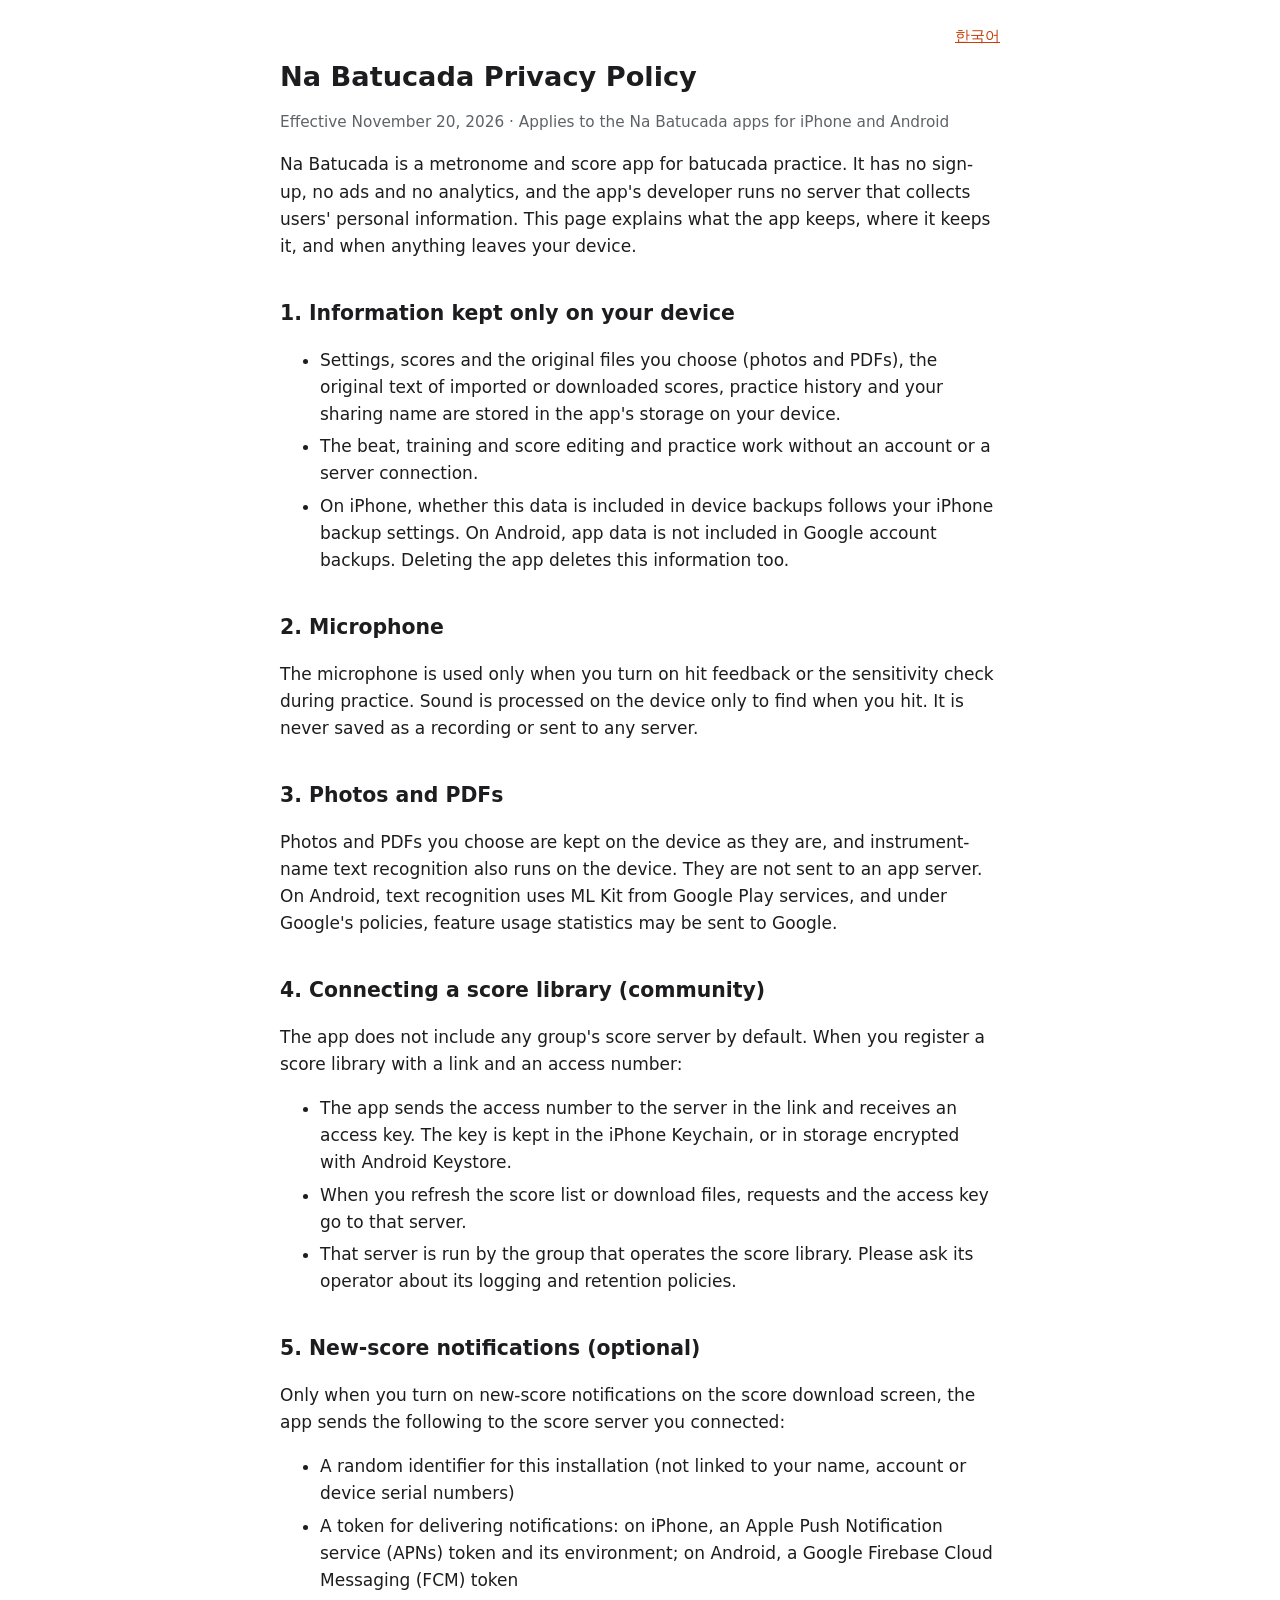
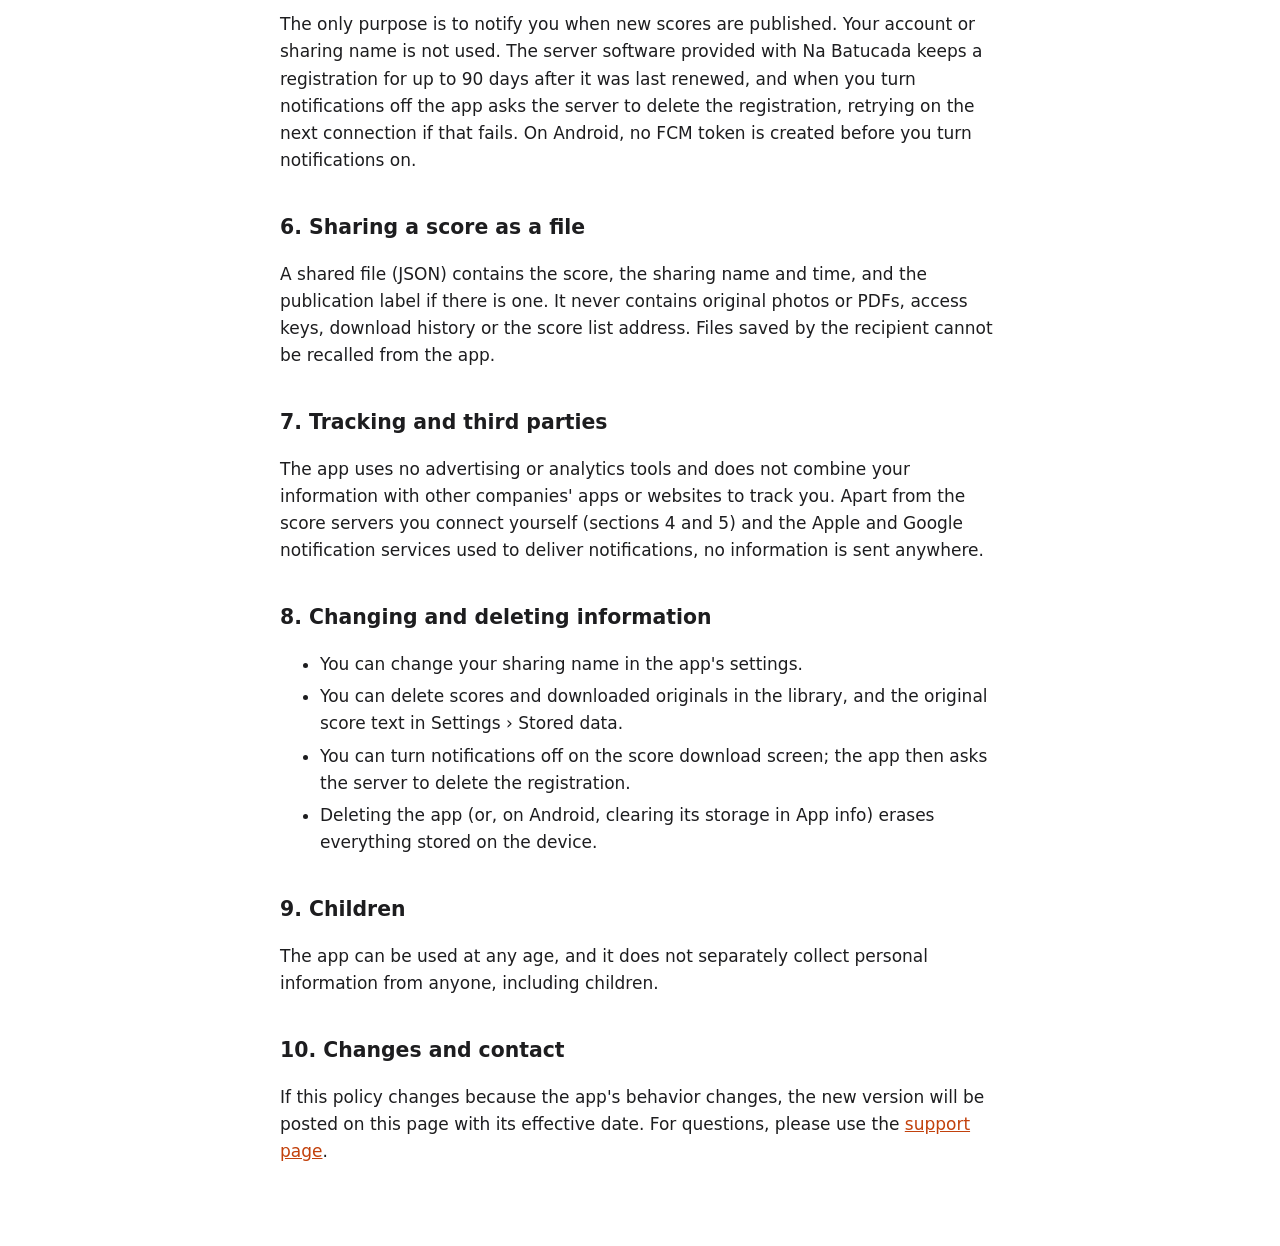
==== en/privacy.html @ 8aa6413e "Na Batucada 개인정보 처리방침·지원 페이지 첫 게시 App Store·Google Play 등록과 앱 설정 화면의 링크가 가리킬 공개 페이지. 원본은 비공개 앱 저장소의 " ====
<!doctype html>
<html lang="en">
<head>
<meta charset="utf-8">
<meta name="viewport" content="width=device-width, initial-scale=1">
<title>Na Batucada Privacy Policy</title>
<link rel="stylesheet" href="../style.css">
</head>
<body>
<main>
<p class="lang"><a href="../ko/privacy.html" hreflang="ko">한국어</a></p>
<h1>Na Batucada Privacy Policy</h1>
<p class="meta">Effective November 20, 2026 · Applies to the Na Batucada apps for iPhone and Android</p>

<p>Na Batucada is a metronome and score app for batucada practice. It has no sign-up, no ads and no analytics, and the app's developer runs no server that collects users' personal information. This page explains what the app keeps, where it keeps it, and when anything leaves your device.</p>

<h2>1. Information kept only on your device</h2>
<ul>
<li>Settings, scores and the original files you choose (photos and PDFs), the original text of imported or downloaded scores, practice history and your sharing name are stored in the app's storage on your device.</li>
<li>The beat, training and score editing and practice work without an account or a server connection.</li>
<li>On iPhone, whether this data is included in device backups follows your iPhone backup settings. On Android, app data is not included in Google account backups. Deleting the app deletes this information too.</li>
</ul>

<h2>2. Microphone</h2>
<p>The microphone is used only when you turn on hit feedback or the sensitivity check during practice. Sound is processed on the device only to find when you hit. It is never saved as a recording or sent to any server.</p>

<h2>3. Photos and PDFs</h2>
<p>Photos and PDFs you choose are kept on the device as they are, and instrument-name text recognition also runs on the device. They are not sent to an app server. On Android, text recognition uses ML Kit from Google Play services, and under Google's policies, feature usage statistics may be sent to Google.</p>

<h2>4. Connecting a score library (community)</h2>
<p>The app does not include any group's score server by default. When you register a score library with a link and an access number:</p>
<ul>
<li>The app sends the access number to the server in the link and receives an access key. The key is kept in the iPhone Keychain, or in storage encrypted with Android Keystore.</li>
<li>When you refresh the score list or download files, requests and the access key go to that server.</li>
<li>That server is run by the group that operates the score library. Please ask its operator about its logging and retention policies.</li>
</ul>

<h2>5. New-score notifications (optional)</h2>
<p>Only when you turn on new-score notifications on the score download screen, the app sends the following to the score server you connected:</p>
<ul>
<li>A random identifier for this installation (not linked to your name, account or device serial numbers)</li>
<li>A token for delivering notifications: on iPhone, an Apple Push Notification service (APNs) token and its environment; on Android, a Google Firebase Cloud Messaging (FCM) token</li>
</ul>
<p>The only purpose is to notify you when new scores are published. Your account or sharing name is not used. The server software provided with Na Batucada keeps a registration for up to 90 days after it was last renewed, and when you turn notifications off the app asks the server to delete the registration, retrying on the next connection if that fails. On Android, no FCM token is created before you turn notifications on.</p>

<h2>6. Sharing a score as a file</h2>
<p>A shared file (JSON) contains the score, the sharing name and time, and the publication label if there is one. It never contains original photos or PDFs, access keys, download history or the score list address. Files saved by the recipient cannot be recalled from the app.</p>

<h2>7. Tracking and third parties</h2>
<p>The app uses no advertising or analytics tools and does not combine your information with other companies' apps or websites to track you. Apart from the score servers you connect yourself (sections 4 and 5) and the Apple and Google notification services used to deliver notifications, no information is sent anywhere.</p>

<h2>8. Changing and deleting information</h2>
<ul>
<li>You can change your sharing name in the app's settings.</li>
<li>You can delete scores and downloaded originals in the library, and the original score text in Settings › Stored data.</li>
<li>You can turn notifications off on the score download screen; the app then asks the server to delete the registration.</li>
<li>Deleting the app (or, on Android, clearing its storage in App info) erases everything stored on the device.</li>
</ul>

<h2>9. Children</h2>
<p>The app can be used at any age, and it does not separately collect personal information from anyone, including children.</p>

<h2>10. Changes and contact</h2>
<p>If this policy changes because the app's behavior changes, the new version will be posted on this page with its effective date. For questions, please use the <a href="support.html">support page</a>.</p>
</main>
</body>
</html>
---- style.css ----
:root { color-scheme: light dark; --text: #1d1d1f; --muted: #5f6368; --bg: #ffffff; --accent: #c2410c; }
@media (prefers-color-scheme: dark) { :root { --text: #f2f2f2; --muted: #a8a8a8; --bg: #141414; --accent: #fb923c; } }
body { margin: 0; background: var(--bg); color: var(--text); font: 17px/1.6 -apple-system, "Apple SD Gothic Neo", "Noto Sans KR", system-ui, sans-serif; }
main { max-width: 720px; margin: 0 auto; padding: 24px 16px 64px; }
h1 { font-size: 1.6em; line-height: 1.3; margin: 0.4em 0; }
h2 { font-size: 1.2em; margin-top: 1.8em; }
h3 { font-size: 1.05em; margin-bottom: 0.2em; }
a { color: var(--accent); }
.meta, .lang { color: var(--muted); font-size: 0.9em; }
.lang { text-align: right; margin: 0; }
li { margin: 0.3em 0; }
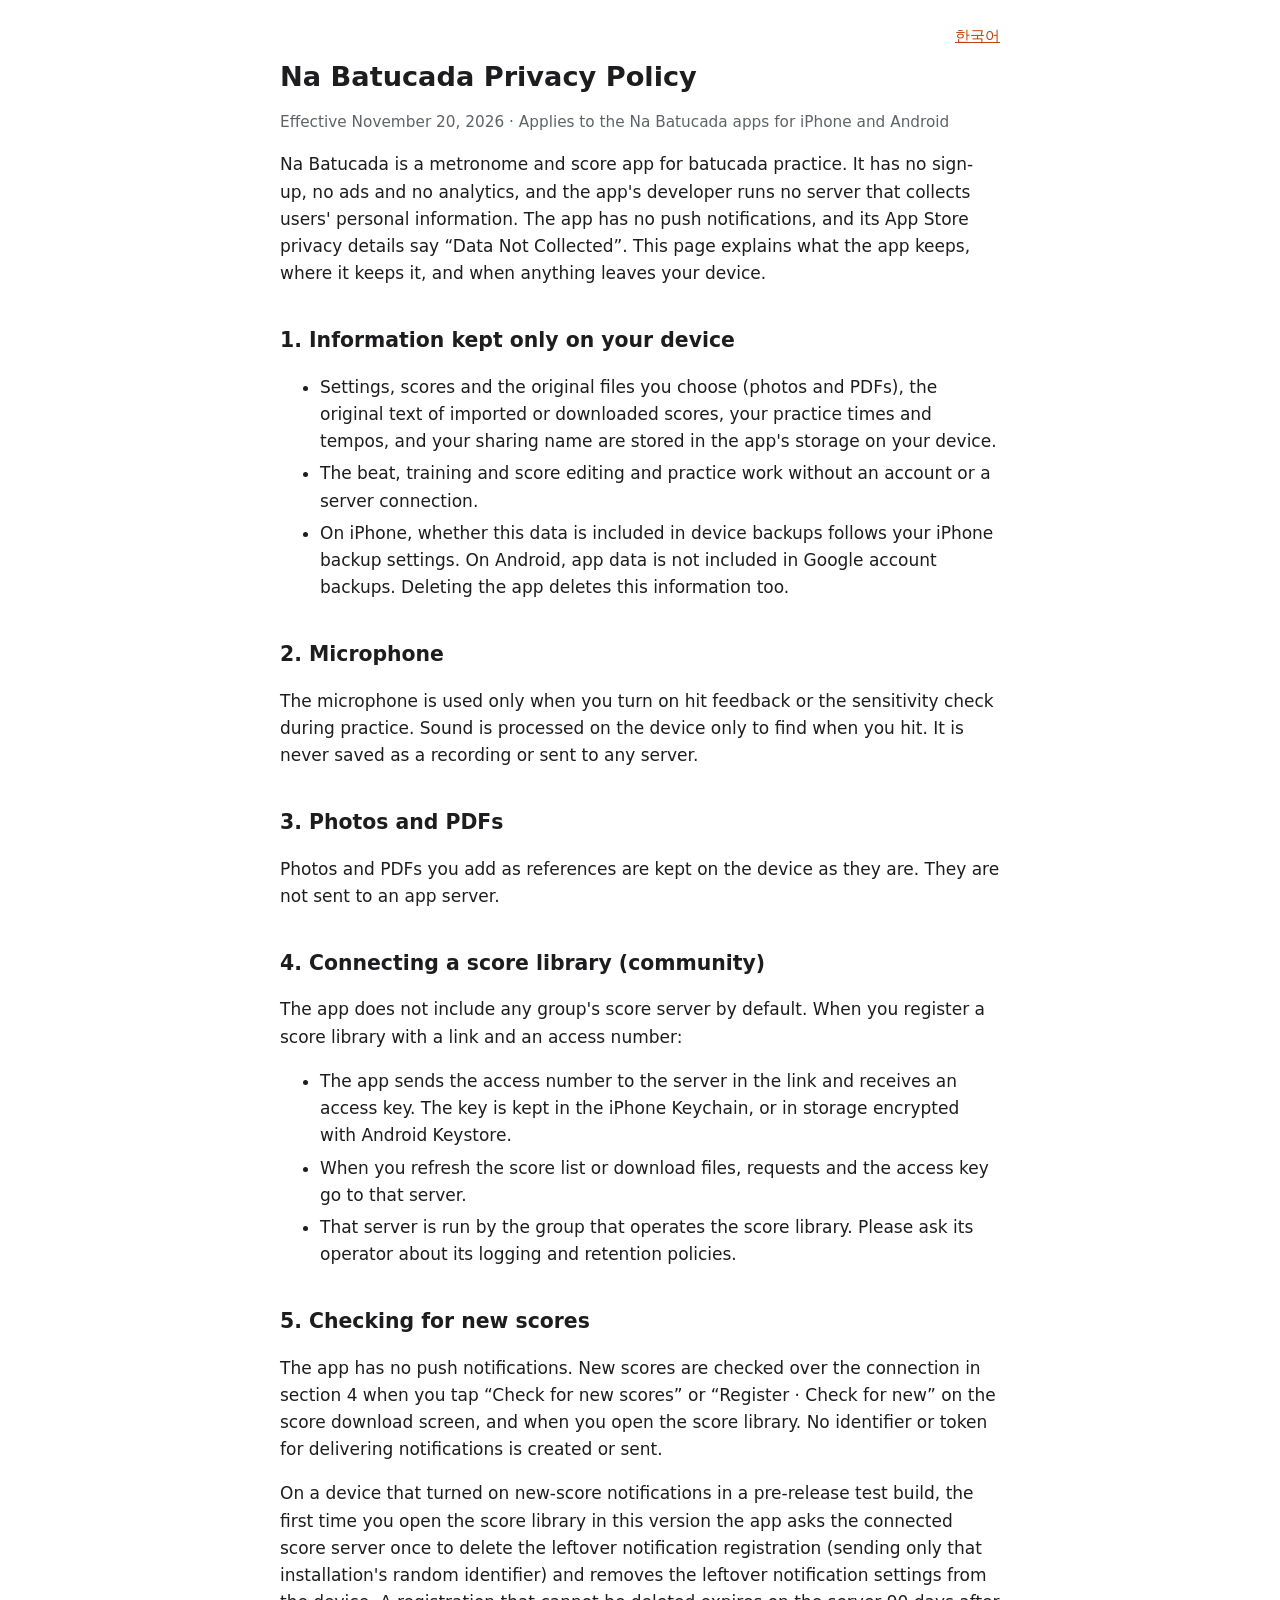
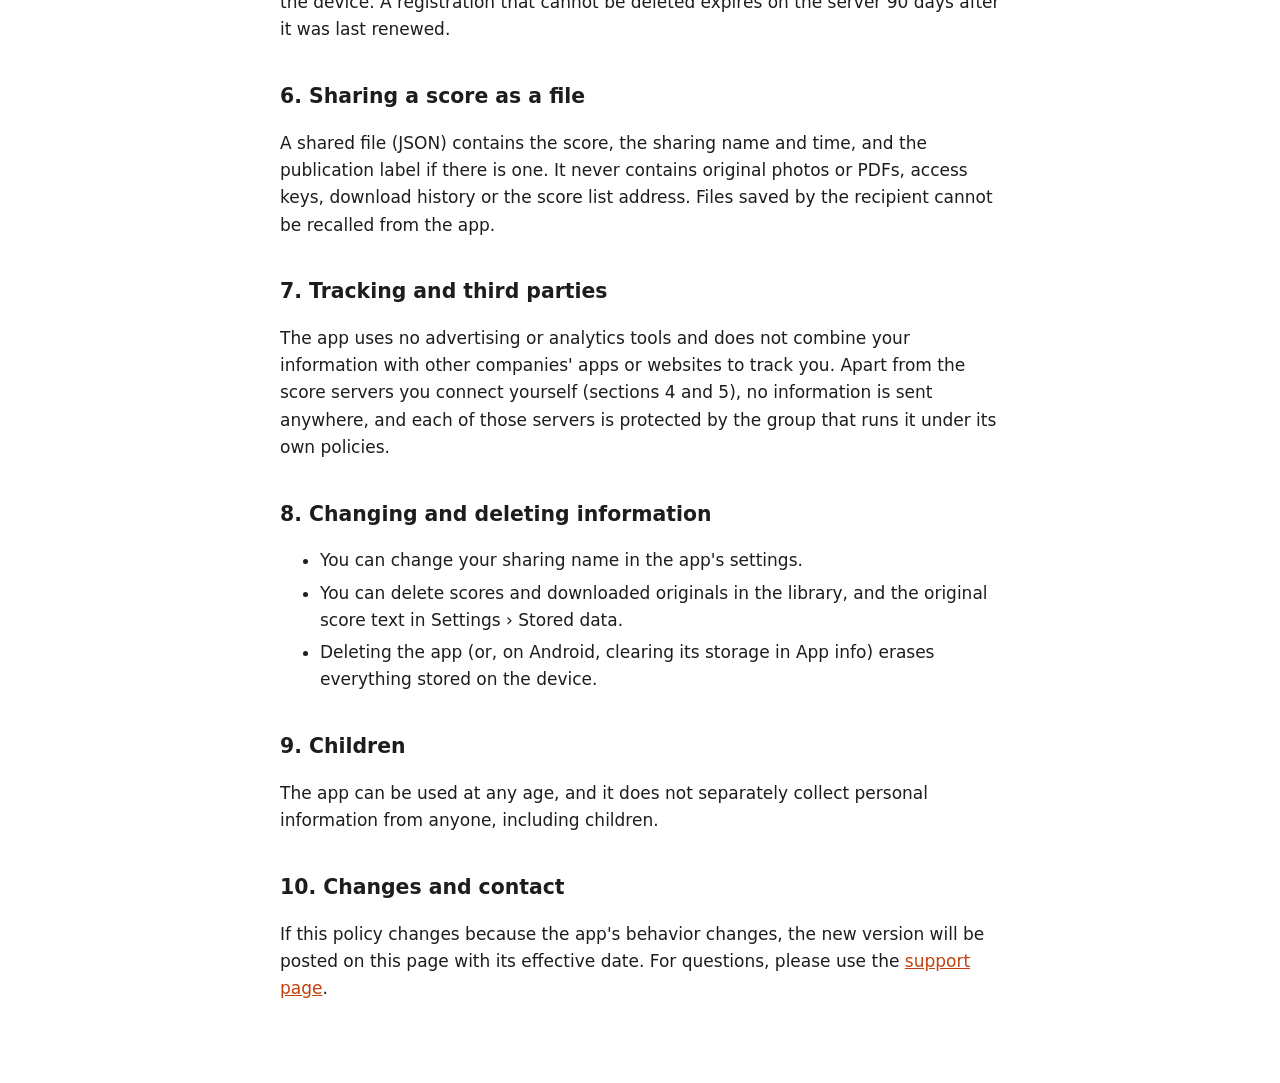
==== commit 6c9e68c7: "알림 제거·의견 설문 링크·처리방침 보강을 반영" ====
--- a/en/privacy.html
+++ b/en/privacy.html
@@ -12,11 +12,11 @@
 <h1>Na Batucada Privacy Policy</h1>
 <p class="meta">Effective November 20, 2026 · Applies to the Na Batucada apps for iPhone and Android</p>
 
-<p>Na Batucada is a metronome and score app for batucada practice. It has no sign-up, no ads and no analytics, and the app's developer runs no server that collects users' personal information. This page explains what the app keeps, where it keeps it, and when anything leaves your device.</p>
+<p>Na Batucada is a metronome and score app for batucada practice. It has no sign-up, no ads and no analytics, and the app's developer runs no server that collects users' personal information. The app has no push notifications, and its App Store privacy details say “Data Not Collected”. This page explains what the app keeps, where it keeps it, and when anything leaves your device.</p>
 
 <h2>1. Information kept only on your device</h2>
 <ul>
-<li>Settings, scores and the original files you choose (photos and PDFs), the original text of imported or downloaded scores, practice history and your sharing name are stored in the app's storage on your device.</li>
+<li>Settings, scores and the original files you choose (photos and PDFs), the original text of imported or downloaded scores, your practice times and tempos, and your sharing name are stored in the app's storage on your device.</li>
 <li>The beat, training and score editing and practice work without an account or a server connection.</li>
 <li>On iPhone, whether this data is included in device backups follows your iPhone backup settings. On Android, app data is not included in Google account backups. Deleting the app deletes this information too.</li>
 </ul>
@@ -25,7 +25,7 @@
 <p>The microphone is used only when you turn on hit feedback or the sensitivity check during practice. Sound is processed on the device only to find when you hit. It is never saved as a recording or sent to any server.</p>
 
 <h2>3. Photos and PDFs</h2>
-<p>Photos and PDFs you choose are kept on the device as they are, and instrument-name text recognition also runs on the device. They are not sent to an app server. On Android, text recognition uses ML Kit from Google Play services, and under Google's policies, feature usage statistics may be sent to Google.</p>
+<p>Photos and PDFs you add as references are kept on the device as they are. They are not sent to an app server.</p>
 
 <h2>4. Connecting a score library (community)</h2>
 <p>The app does not include any group's score server by default. When you register a score library with a link and an access number:</p>
@@ -35,25 +35,20 @@
 <li>That server is run by the group that operates the score library. Please ask its operator about its logging and retention policies.</li>
 </ul>
 
-<h2>5. New-score notifications (optional)</h2>
-<p>Only when you turn on new-score notifications on the score download screen, the app sends the following to the score server you connected:</p>
-<ul>
-<li>A random identifier for this installation (not linked to your name, account or device serial numbers)</li>
-<li>A token for delivering notifications: on iPhone, an Apple Push Notification service (APNs) token and its environment; on Android, a Google Firebase Cloud Messaging (FCM) token</li>
-</ul>
-<p>The only purpose is to notify you when new scores are published. Your account or sharing name is not used. The server software provided with Na Batucada keeps a registration for up to 90 days after it was last renewed, and when you turn notifications off the app asks the server to delete the registration, retrying on the next connection if that fails. On Android, no FCM token is created before you turn notifications on.</p>
+<h2>5. Checking for new scores</h2>
+<p>The app has no push notifications. New scores are checked over the connection in section 4 when you tap “Check for new scores” or “Register · Check for new” on the score download screen, and when you open the score library. No identifier or token for delivering notifications is created or sent.</p>
+<p>On a device that turned on new-score notifications in a pre-release test build, the first time you open the score library in this version the app asks the connected score server once to delete the leftover notification registration (sending only that installation's random identifier) and removes the leftover notification settings from the device. A registration that cannot be deleted expires on the server 90 days after it was last renewed.</p>
 
 <h2>6. Sharing a score as a file</h2>
 <p>A shared file (JSON) contains the score, the sharing name and time, and the publication label if there is one. It never contains original photos or PDFs, access keys, download history or the score list address. Files saved by the recipient cannot be recalled from the app.</p>
 
 <h2>7. Tracking and third parties</h2>
-<p>The app uses no advertising or analytics tools and does not combine your information with other companies' apps or websites to track you. Apart from the score servers you connect yourself (sections 4 and 5) and the Apple and Google notification services used to deliver notifications, no information is sent anywhere.</p>
+<p>The app uses no advertising or analytics tools and does not combine your information with other companies' apps or websites to track you. Apart from the score servers you connect yourself (sections 4 and 5), no information is sent anywhere, and each of those servers is protected by the group that runs it under its own policies.</p>
 
 <h2>8. Changing and deleting information</h2>
 <ul>
 <li>You can change your sharing name in the app's settings.</li>
 <li>You can delete scores and downloaded originals in the library, and the original score text in Settings › Stored data.</li>
-<li>You can turn notifications off on the score download screen; the app then asks the server to delete the registration.</li>
 <li>Deleting the app (or, on Android, clearing its storage in App info) erases everything stored on the device.</li>
 </ul>
 
